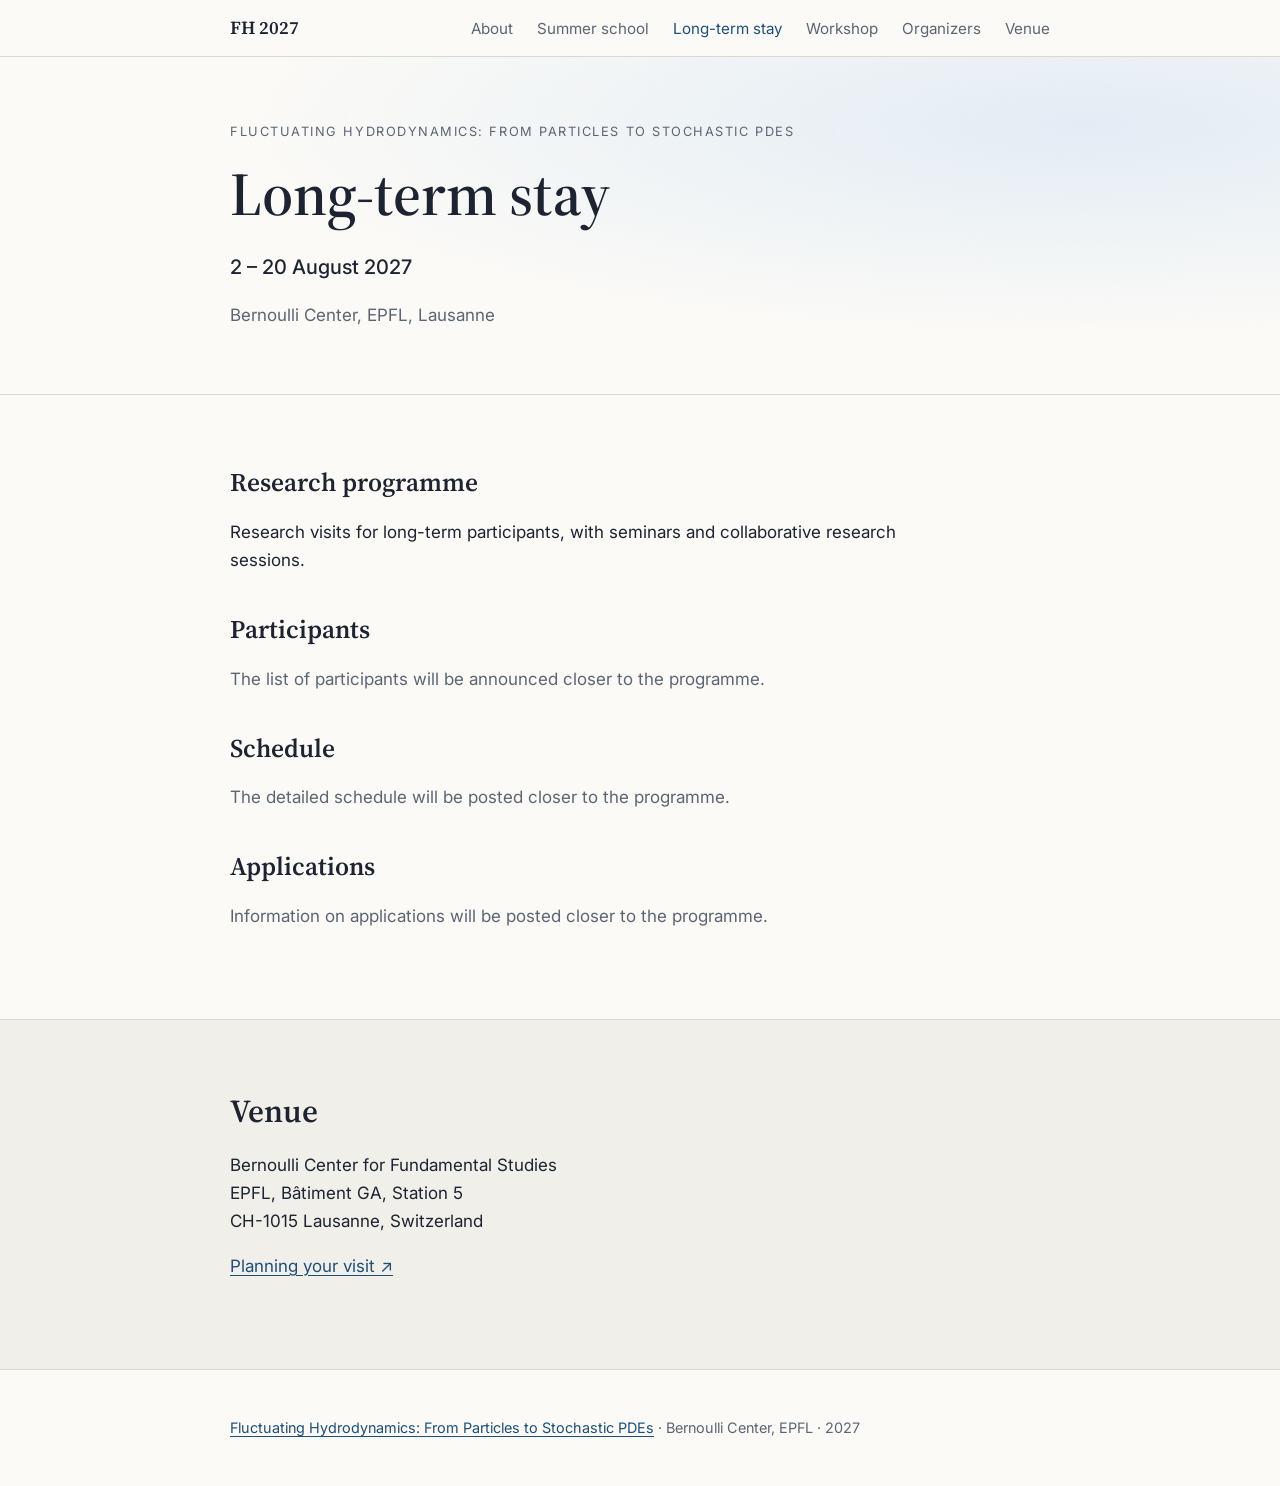
==== long-term/index.html @ cb4282af "Add long-term stay page Co-Authored-By: Claude Opus 5.5 <noreply@anthropic.com>" ====
<!doctype html>
<html lang="en">
<head>
  <meta charset="utf-8">
  <meta name="viewport" content="width=device-width, initial-scale=1">
  <title>Long-term stay · Fluctuating Hydrodynamics 2027</title>
  <meta name="description" content="Long-term stay of the programme Fluctuating Hydrodynamics: From Particles to Stochastic PDEs, Bernoulli Center, EPFL, 2–20 August 2027.">
  <link rel="preconnect" href="https://fonts.googleapis.com">
  <link rel="preconnect" href="https://fonts.gstatic.com" crossorigin>
  <link href="https://fonts.googleapis.com/css2?family=Source+Serif+4:ital,opsz,wght@0,8..60,400;0,8..60,600;1,8..60,400&family=Inter:wght@400;500;600&display=swap" rel="stylesheet">
  <link rel="stylesheet" href="../style.css">
</head>
<body>

<header class="site-header">
  <nav class="nav wrap">
    <a class="brand" href="../">FH 2027</a>
    <ul>
      <li><a href="../#about">About</a></li>
      <li><a href="../school/">Summer school</a></li>
      <li><a href="../long-term/" aria-current="page">Long-term stay</a></li>
      <li><a href="../workshop/">Workshop</a></li>
      <li><a href="../#organizers">Organizers</a></li>
      <li><a href="../#venue">Venue</a></li>
    </ul>
  </nav>
</header>

<main id="top">

  <section class="hero page-hero">
    <div class="wrap">
      <p class="eyebrow"><a href="../">Fluctuating Hydrodynamics: From Particles to Stochastic PDEs</a></p>
      <h1>Long-term stay</h1>
      <p class="dates">2 – 20 August 2027</p>
      <p class="muted">Bernoulli Center, EPFL, Lausanne</p>
    </div>
  </section>

  <section class="wrap section">
    <div class="prose">
      <h2>Research programme</h2>
      <p>Research visits for long-term participants, with seminars and collaborative research sessions.</p>

      <h2 class="sub">Participants</h2>
      <p class="muted">The list of participants will be announced closer to the programme.</p>

      <h2 class="sub">Schedule</h2>
      <p class="muted">The detailed schedule will be posted closer to the programme.</p>

      <h2 class="sub">Applications</h2>
      <p class="muted">Information on applications will be posted closer to the programme.</p>
    </div>
  </section>

  <section class="section alt">
    <div class="wrap">
      <h2>Venue</h2>
      <p>Bernoulli Center for Fundamental Studies<br>
         EPFL, Bâtiment GA, Station 5<br>
         CH-1015 Lausanne, Switzerland</p>
      <p><a href="https://bernoulli.epfl.ch/planning-your-visit/">Planning your visit ↗</a></p>
    </div>
  </section>

</main>

<footer class="site-footer">
  <div class="wrap">
    <p><a href="../">Fluctuating Hydrodynamics: From Particles to Stochastic PDEs</a> · Bernoulli Center, EPFL · 2027</p>
  </div>
</footer>

</body>
</html>
---- style.css ----
:root {
  --bg: #fbfaf7;
  --bg-alt: #f1efe9;
  --text: #1d2330;
  --muted: #5d6573;
  --accent: #1f4e79;
  --accent-soft: #e3ecf5;
  --border: #ddd8cc;
  --card: #ffffff;
  --serif: "Source Serif 4", Georgia, serif;
  --sans: "Inter", system-ui, -apple-system, sans-serif;
}

@media (prefers-color-scheme: dark) {
  :root {
    --bg: #13161c;
    --bg-alt: #1a1e26;
    --text: #e6e8ec;
    --muted: #9aa2af;
    --accent: #8db8e3;
    --accent-soft: #22303f;
    --border: #2c323d;
    --card: #1d222b;
  }
}

* { box-sizing: border-box; }

html { scroll-behavior: smooth; scroll-padding-top: 4rem; }

body {
  margin: 0;
  background: var(--bg);
  color: var(--text);
  font-family: var(--sans);
  font-size: 1.0625rem;
  line-height: 1.65;
}

a { color: var(--accent); text-decoration-thickness: 1px; text-underline-offset: 3px; }

.wrap { max-width: 860px; margin: 0 auto; padding: 0 1.25rem; }

h1, h2, h3 { font-family: var(--serif); font-weight: 600; line-height: 1.2; }
h2 { font-size: 2rem; margin: 0 0 1.25rem; }
h3 { font-size: 1.3rem; margin: 0 0 .5rem; }

/* Header */
.site-header {
  position: sticky; top: 0; z-index: 10;
  background: color-mix(in srgb, var(--bg) 88%, transparent);
  backdrop-filter: blur(8px);
  border-bottom: 1px solid var(--border);
}
.nav { display: flex; align-items: center; justify-content: space-between; height: 3.5rem; gap: 1rem; }
.brand { font-family: var(--serif); font-weight: 600; font-size: 1.15rem; color: var(--text); text-decoration: none; }
.nav ul { display: flex; gap: 1.5rem; list-style: none; margin: 0; padding: 0; }
.nav ul a { color: var(--muted); text-decoration: none; font-size: .95rem; }
.nav ul a:hover, .nav ul a[aria-current="page"] { color: var(--accent); }

/* Hero */
.hero {
  padding: 6rem 0 5rem;
  border-bottom: 1px solid var(--border);
  background:
    radial-gradient(ellipse at 85% 20%, var(--accent-soft), transparent 55%),
    var(--bg);
}
.eyebrow { text-transform: uppercase; letter-spacing: .12em; font-size: .8rem; color: var(--muted); margin: 0 0 1rem; }
.hero h1 { font-size: clamp(2.3rem, 6vw, 3.8rem); margin: 0 0 1.25rem; }
.hero h1 span { font-weight: 400; font-style: italic; color: var(--accent); }
.dates { font-size: 1.25rem; font-weight: 500; margin: 0 0 2rem; }
.hero-actions { display: flex; flex-wrap: wrap; gap: .75rem; }
.btn {
  display: inline-block; padding: .7rem 1.3rem; border-radius: 6px;
  background: var(--accent); color: var(--bg); text-decoration: none; font-weight: 500;
}
.btn-ghost { background: transparent; color: var(--accent); border: 1px solid var(--accent); }

/* Sub-pages */
.page-hero { padding: 4rem 0 3rem; }
.page-hero .dates { margin-bottom: .25rem; }
.eyebrow a { color: inherit; text-decoration: none; }
.eyebrow a:hover { color: var(--accent); }
.card h3 a { color: inherit; text-decoration: none; }
.card h3 a:hover { color: var(--accent); }
.prose h2 { font-size: 1.6rem; }

/* Sections */
.section { padding: 4.5rem 1.25rem; }
.section.alt { background: var(--bg-alt); border-top: 1px solid var(--border); border-bottom: 1px solid var(--border); padding-left: 0; padding-right: 0; }
.lead { font-size: 1.15rem; color: var(--muted); max-width: 46rem; }
.muted { color: var(--muted); }
.sub { margin-top: 2.5rem; }

.prose { max-width: 46rem; }

.two-col { display: grid; grid-template-columns: 1.6fr 1fr; gap: 3rem; align-items: start; }

.card {
  background: var(--card); border: 1px solid var(--border); border-radius: 10px; padding: 1.5rem;
}

.grid { display: grid; grid-template-columns: repeat(3, 1fr); gap: 1.25rem; margin-top: 2rem; }
.tag { text-transform: uppercase; letter-spacing: .1em; font-size: .75rem; font-weight: 600; color: var(--accent); margin: 0 0 .5rem; }
.meta { color: var(--muted); font-size: .9rem; margin: 0 0 .75rem; }
.grid .card p:last-child { margin-bottom: 0; }

.people { list-style: none; padding: 0; margin: 0; display: grid; grid-template-columns: repeat(4, 1fr); gap: 1.25rem; }
.people li { border-top: 2px solid var(--accent); padding-top: .9rem; }
.people strong { display: block; font-family: var(--serif); font-size: 1.15rem; }
.people span { color: var(--muted); font-size: .95rem; }

/* Footer */
.site-footer { padding: 2rem 0; color: var(--muted); font-size: .9rem; }

/* Responsive */
@media (max-width: 860px) {
  .two-col { grid-template-columns: 1fr; gap: 2rem; }
  .grid { grid-template-columns: 1fr; }
  .people { grid-template-columns: repeat(2, 1fr); }
}
@media (max-width: 680px) {
  .nav { height: auto; padding-top: .6rem; padding-bottom: .6rem; flex-wrap: wrap; row-gap: .25rem; }
  .nav ul { gap: .4rem 1rem; flex-wrap: wrap; }
  .nav ul a { font-size: .88rem; }
}
@media (max-width: 560px) {
  .hero { padding: 4rem 0 3.5rem; }
  .people { grid-template-columns: 1fr; }
  h2 { font-size: 1.7rem; }
}
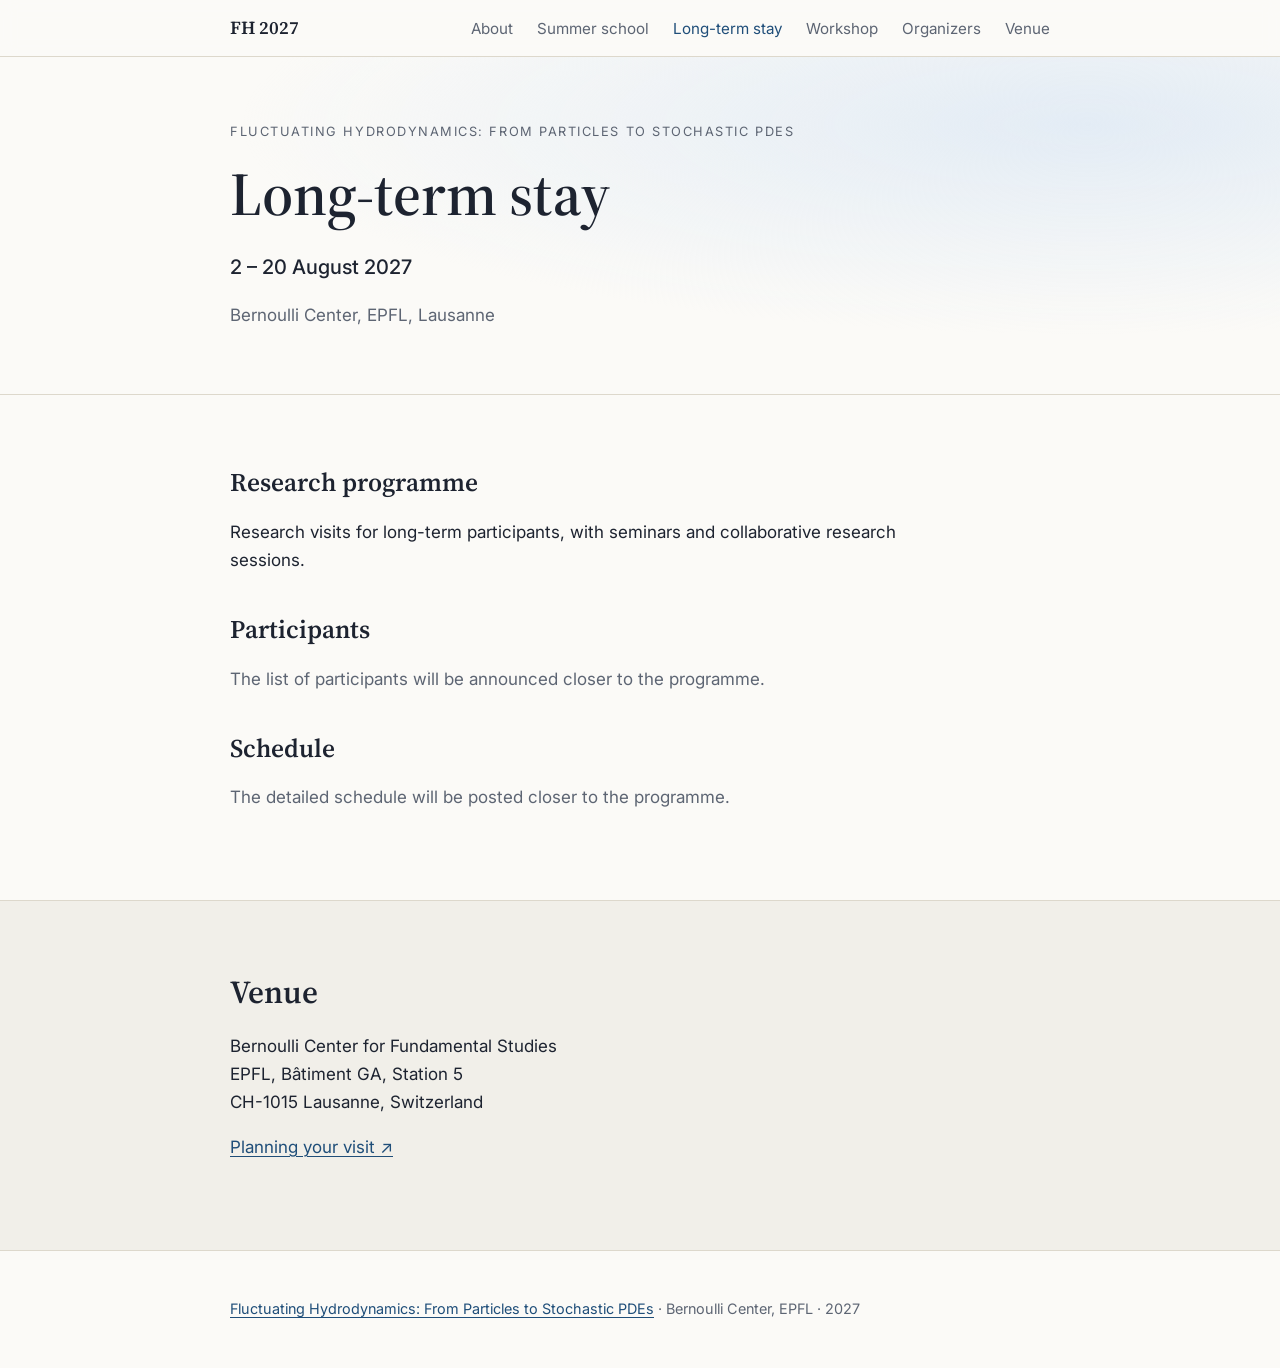
==== commit 012eca3b: "Remove applications section from long-term stay page Co-Authored-By: Claude Opus 5.5 <noreply@anthro" ====
--- a/long-term/index.html
+++ b/long-term/index.html
@@ -47,9 +47,6 @@
 
       <h2 class="sub">Schedule</h2>
       <p class="muted">The detailed schedule will be posted closer to the programme.</p>
-
-      <h2 class="sub">Applications</h2>
-      <p class="muted">Information on applications will be posted closer to the programme.</p>
     </div>
   </section>
 
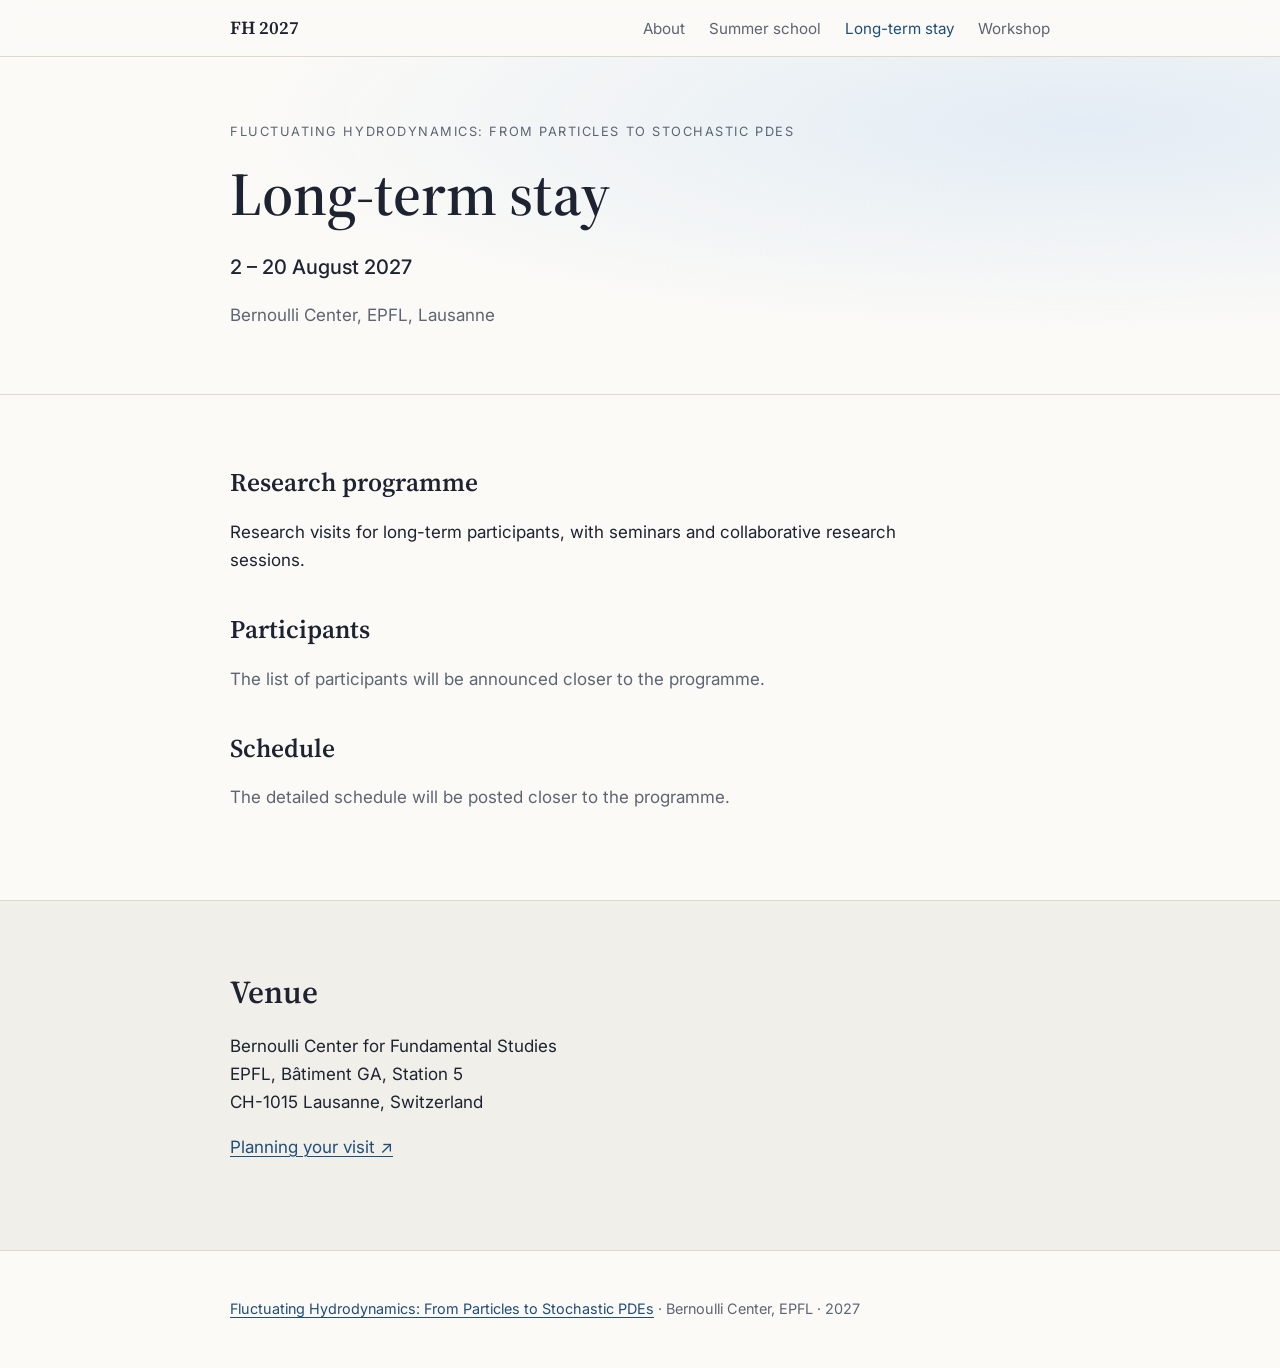
==== commit 40b21cd7: "Remove Organizers and Venue from the menu Co-Authored-By: Claude Opus 5.5 <noreply@anthropic.com>" ====
--- a/long-term/index.html
+++ b/long-term/index.html
@@ -20,8 +20,6 @@
       <li><a href="../school/">Summer school</a></li>
       <li><a href="../long-term/" aria-current="page">Long-term stay</a></li>
       <li><a href="../workshop/">Workshop</a></li>
-      <li><a href="../#organizers">Organizers</a></li>
-      <li><a href="../#venue">Venue</a></li>
     </ul>
   </nav>
 </header>
